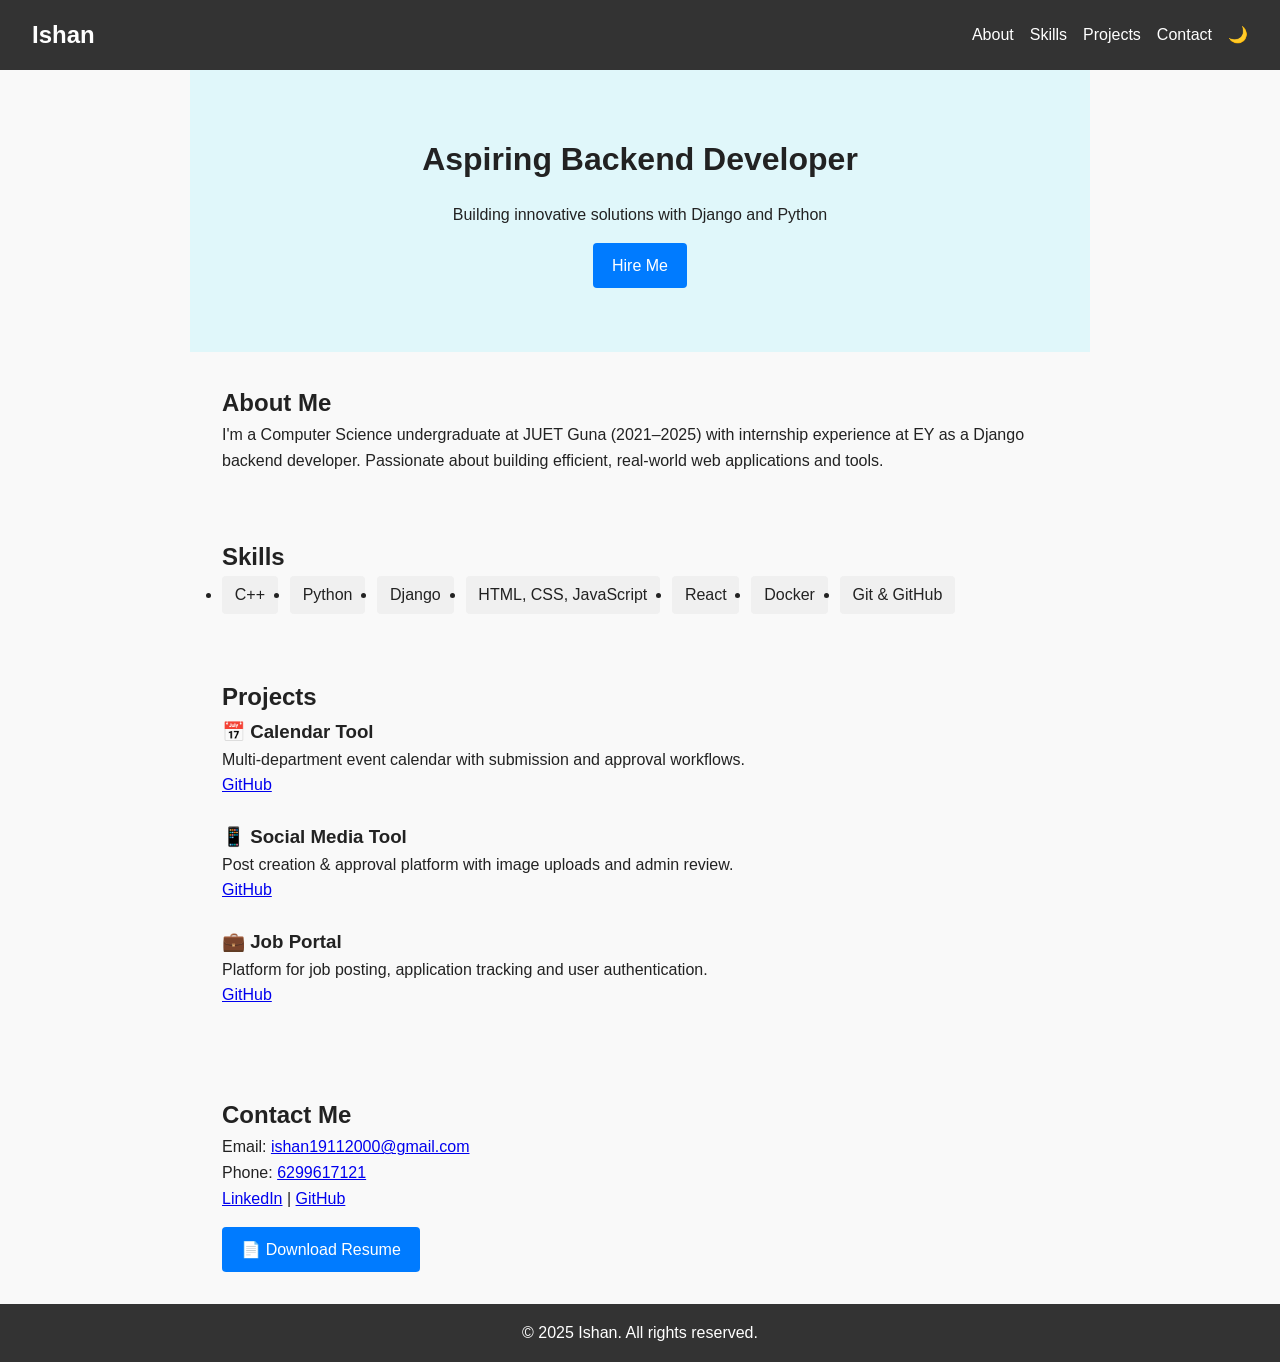
==== index.html @ 27ccd868 "Rename Portfolio.html to index.html" ====
<!DOCTYPE html>
<html lang="en">
<head>
  <meta charset="UTF-8" />
  <meta name="viewport" content="width=device-width, initial-scale=1.0" />
  <title>Ishan | Portfolio</title>
  <link rel="stylesheet" href="style.css" />
</head>
<body>
  <header>
    <nav>
      <h1>Ishan</h1>
      <ul>
        <li><a href="#about">About</a></li>
        <li><a href="#skills">Skills</a></li>
        <li><a href="#projects">Projects</a></li>
        <li><a href="#contact">Contact</a></li>
        <li><button id="toggle-dark">🌙</button></li>
      </ul>
    </nav>
  </header>

  <section class="hero">
    <h2>Aspiring Backend Developer</h2>
    <p>Building innovative solutions with Django and Python</p>
    <a href="#contact" class="btn">Hire Me</a>
  </section>

  <section id="about">
    <h2>About Me</h2>
    <p>
      I'm a Computer Science undergraduate at JUET Guna (2021–2025) with internship experience at EY as a Django backend developer. Passionate about building efficient, real-world web applications and tools.
    </p>
  </section>

  <section id="skills">
    <h2>Skills</h2>
    <ul class="skills">
      <li>C++</li>
      <li>Python</li>
      <li>Django</li>
      <li>HTML, CSS, JavaScript</li>
      <li>React</li>
      <li>Docker</li>
      <li>Git & GitHub</li>
    </ul>
  </section>

  <section id="projects">
    <h2>Projects</h2>
    <div class="project">
      <h3>📅 Calendar Tool</h3>
      <p>Multi-department event calendar with submission and approval workflows.</p>
      <a href="https://github.com/ishan1915/Event_approval" target="_blank">GitHub</a>
    </div>
    <div class="project">
      <h3>📱 Social Media Tool</h3>
      <p>Post creation & approval platform with image uploads and admin review.</p>
      <a href="https://github.com/ishan1915/social_mediatool" target="_blank">GitHub</a>
    </div>
    <div class="project">
      <h3>💼 Job Portal</h3>
      <p>Platform for job posting, application tracking and user authentication.</p>
      <a href="https://github.com/ishan1915/Job_portal" target="_blank">GitHub</a>
    </div>
  </section>

  <section id="contact">
    <h2>Contact Me</h2>
    <p>Email: <a href="mailto:ishan19112000@gmail.com">ishan19112000@gmail.com</a></p>
    <p>Phone: <a href="tel:6299617121">6299617121</a></p>
    <p>
      <a href="https://www.linkedin.com/in/ishan-a2943a22a/" target="_blank">LinkedIn</a> |
      <a href="https://github.com/ishan1915" target="_blank">GitHub</a>
    </p>
    <a href="Ishan_Resume.pdf" class="btn" download>📄 Download Resume</a>
  </section>

  <footer>
    <p>&copy; 2025 Ishan. All rights reserved.</p>
  </footer>

  <script src="script.js"></script>
</body>
</html>
---- style.css ----
* {
  margin: 0;
  padding: 0;
  box-sizing: border-box;
}

body {
  font-family: 'Segoe UI', sans-serif;
  background-color: #f9f9f9;
  color: #222;
  line-height: 1.6;
  transition: background 0.3s, color 0.3s;
}

header {
  background: #333;
  color: #fff;
  padding: 1rem 2rem;
}

nav {
  display: flex;
  justify-content: space-between;
  align-items: center;
}

nav h1 {
  font-size: 1.5rem;
}

nav ul {
  list-style: none;
  display: flex;
  gap: 1rem;
}

nav ul li a,
nav ul li button {
  color: #fff;
  text-decoration: none;
  background: none;
  border: none;
  cursor: pointer;
  font-size: 1rem;
}

.hero {
  text-align: center;
  padding: 4rem 2rem;
  background: #e0f7fa;
}

.hero h2 {
  font-size: 2rem;
  margin-bottom: 1rem;
}

.btn {
  display: inline-block;
  margin-top: 1rem;
  background: #007BFF;
  color: white;
  padding: 0.6rem 1.2rem;
  border-radius: 4px;
  text-decoration: none;
}

section {
  padding: 2rem;
  max-width: 900px;
  margin: auto;
}

.skills {
  display: flex;
  flex-wrap: wrap;
  gap: 0.75rem;
}

.skills li {
  background: #f0f0f0;
  padding: 0.4rem 0.8rem;
  border-radius: 4px;
}

.project {
  margin-bottom: 1.5rem;
}

footer {
  text-align: center;
  padding: 1rem;
  background: #333;
  color: white;
}

/* Dark mode */
body.dark {
  background: #121212;
  color: #f0f0f0;
}

body.dark header,
body.dark footer {
  background: #1e1e1e;
}

body.dark .btn {
  background: #03dac6;
}

body.dark .skills li {
  background: #2a2a2a;
}
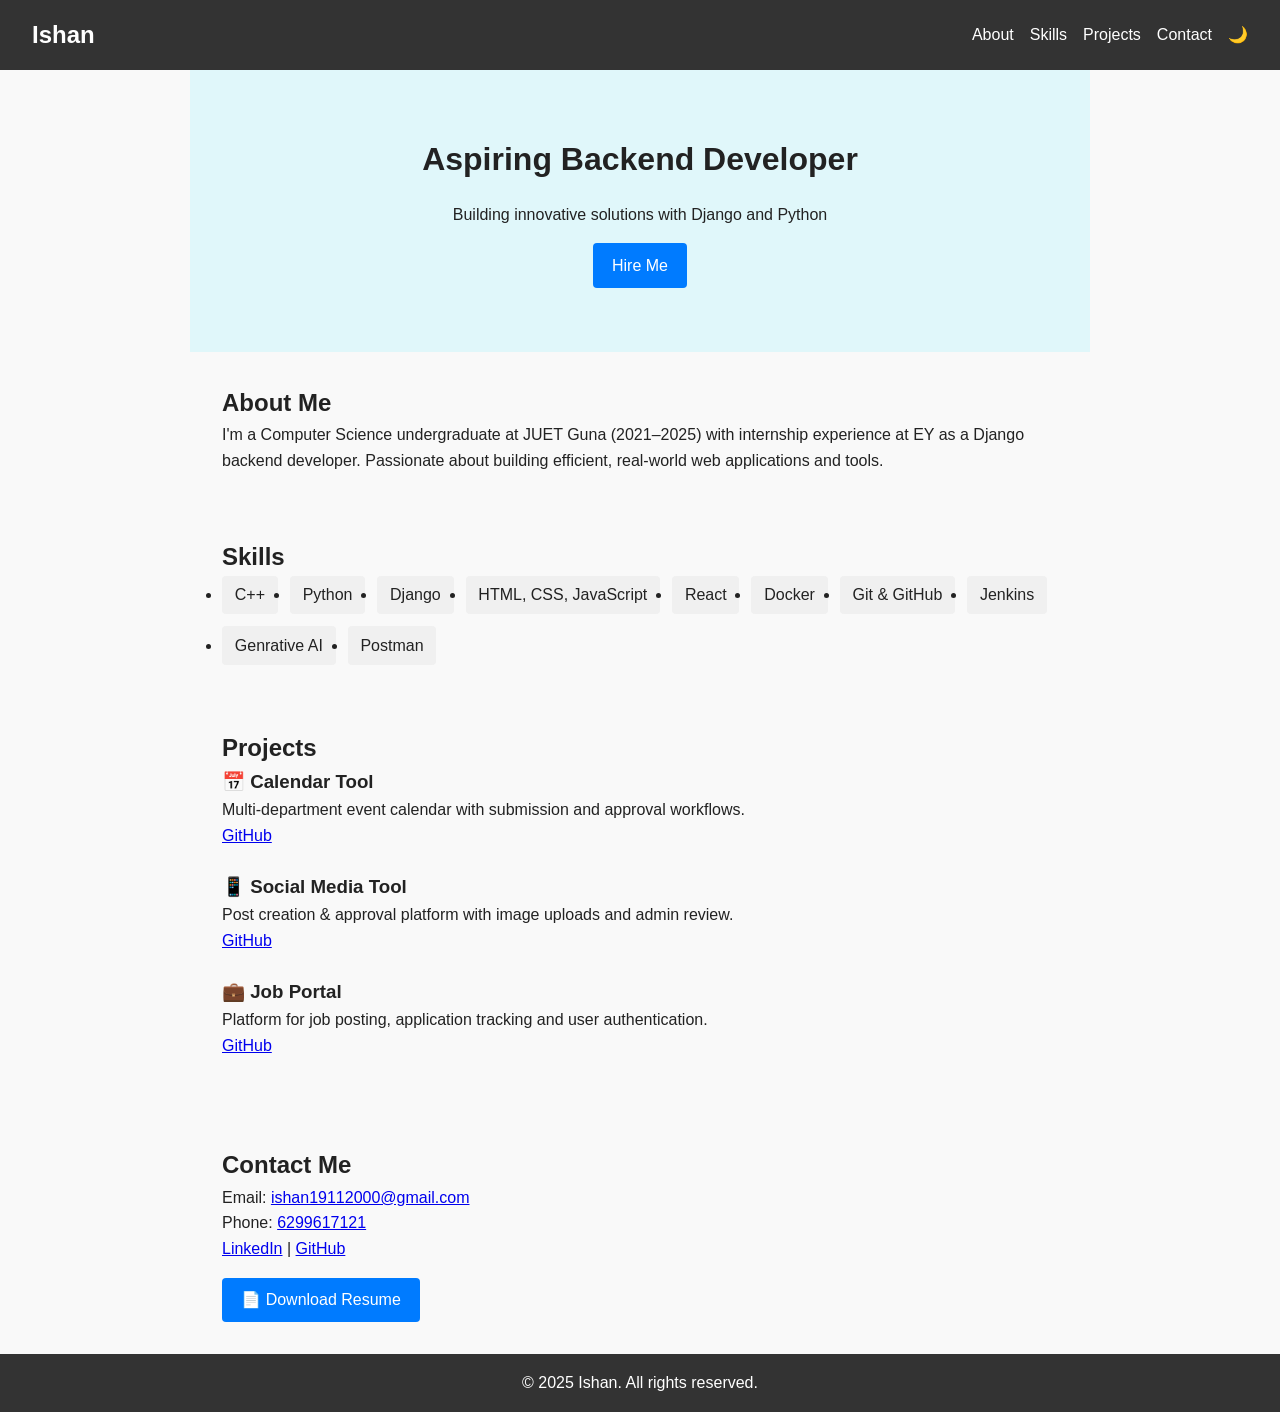
==== commit fb4c1e9c: "Update index.html" ====
--- a/index.html
+++ b/index.html
@@ -43,6 +43,9 @@
       <li>React</li>
       <li>Docker</li>
       <li>Git & GitHub</li>
+      <li>Jenkins</li>
+      <li>Genrative AI</li>
+      <li>Postman</li>
     </ul>
   </section>
 
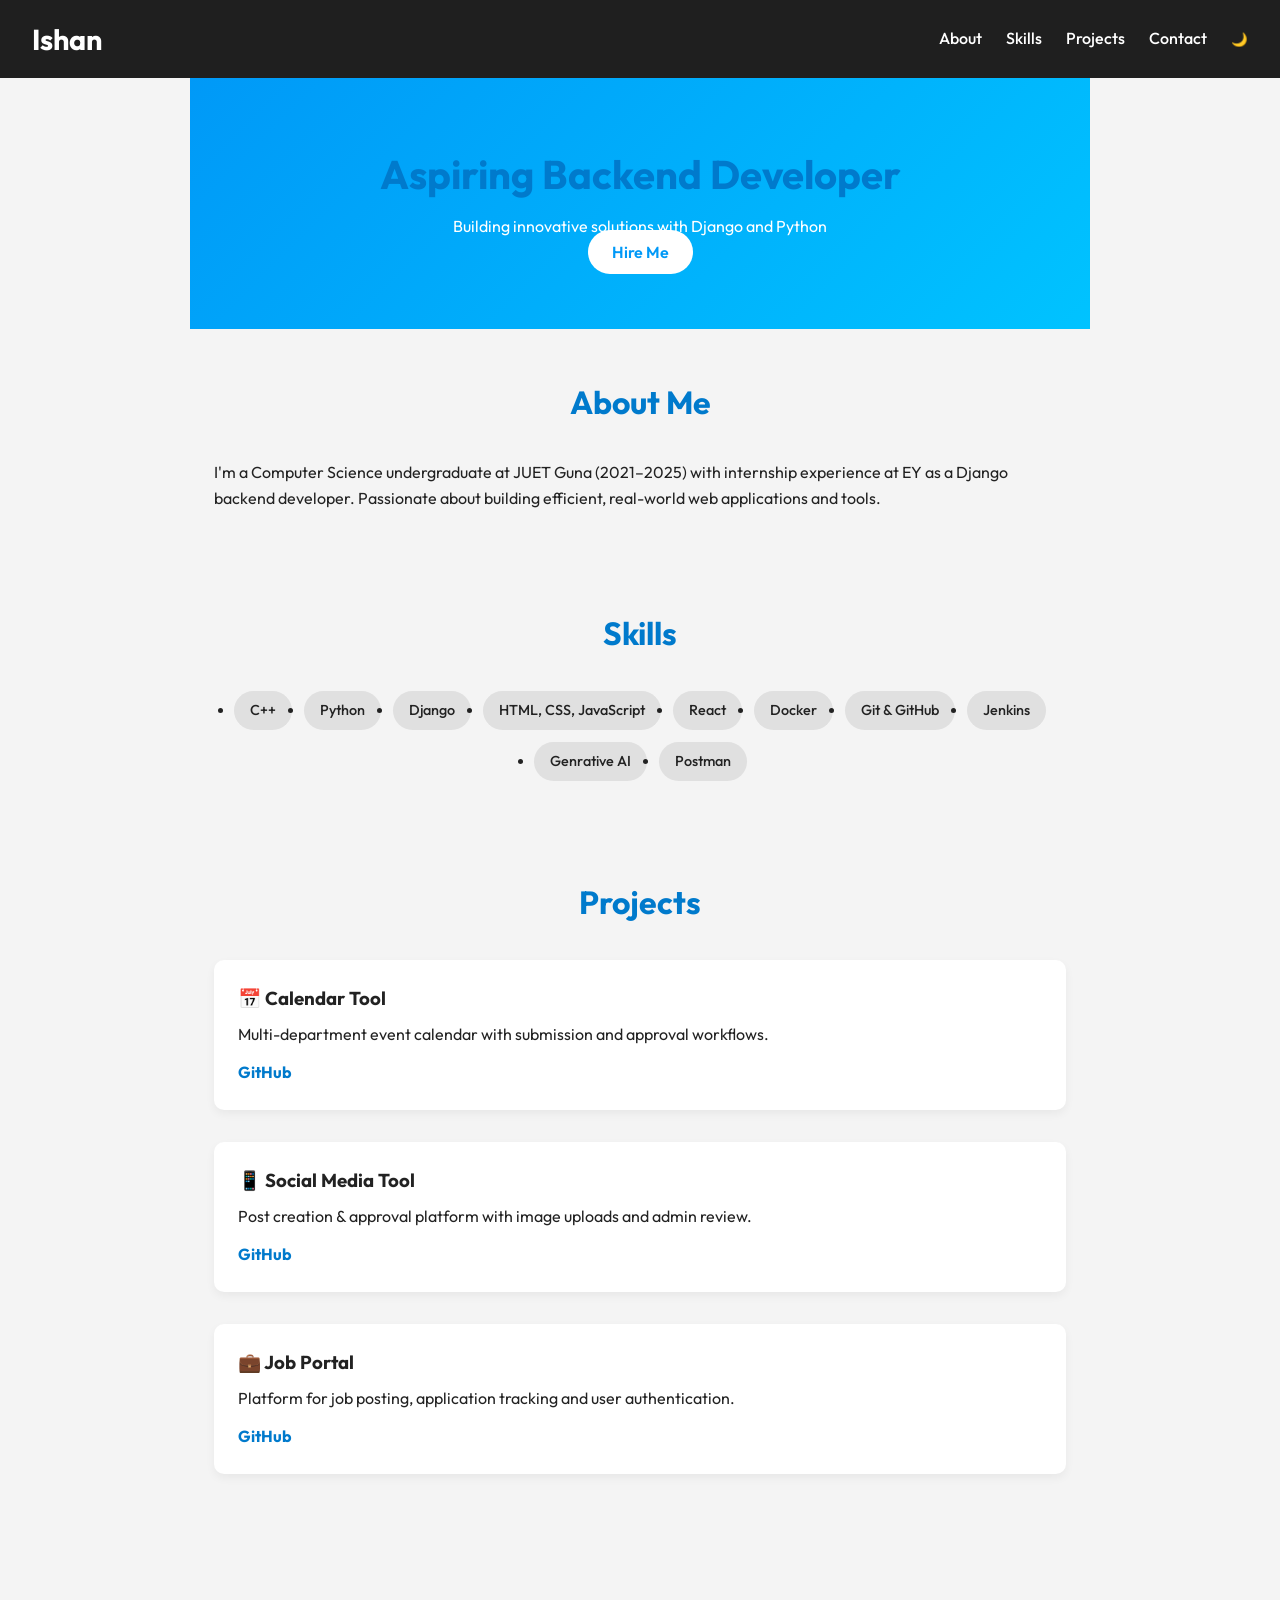
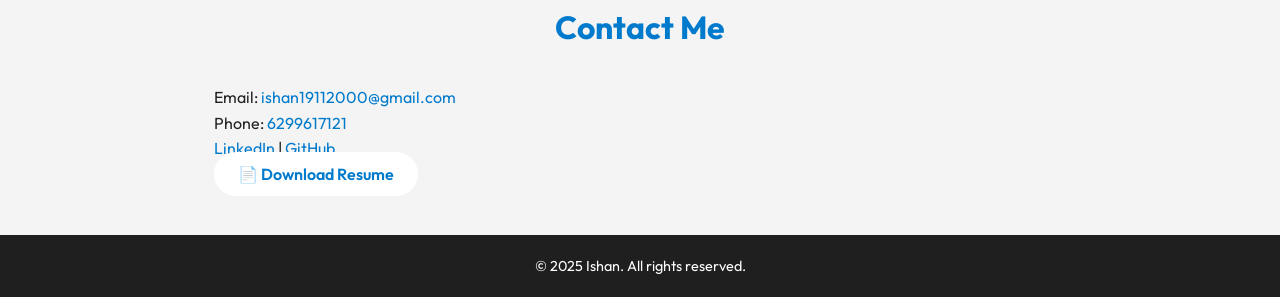
==== commit 5cab0a15: "Update index.html" ====
--- a/index.html
+++ b/index.html
@@ -5,6 +5,9 @@
   <meta name="viewport" content="width=device-width, initial-scale=1.0" />
   <title>Ishan | Portfolio</title>
   <link rel="stylesheet" href="style.css" />
+  <link rel="preconnect" href="https://fonts.googleapis.com">
+  <link rel="preconnect" href="https://fonts.gstatic.com" crossorigin>
+  <link href="https://fonts.googleapis.com/css2?family=Outfit:wght@400;600;700&display=swap" rel="stylesheet">
 </head>
 <body>
   <header>
--- a/style.css
+++ b/style.css
@@ -1,3 +1,4 @@
+/* General Reset */
 * {
   margin: 0;
   padding: 0;
@@ -5,17 +6,20 @@
 }
 
 body {
-  font-family: 'Segoe UI', sans-serif;
-  background-color: #f9f9f9;
+  font-family: 'Outfit', sans-serif;
+  background-color: #f4f4f4;
   color: #222;
+  transition: background 0.4s ease, color 0.4s ease;
   line-height: 1.6;
-  transition: background 0.3s, color 0.3s;
 }
 
 header {
-  background: #333;
+  background: #1f1f1f;
   color: #fff;
   padding: 1rem 2rem;
+  position: sticky;
+  top: 0;
+  z-index: 1000;
 }
 
 nav {
@@ -25,90 +29,174 @@
 }
 
 nav h1 {
-  font-size: 1.5rem;
+  font-size: 1.8rem;
 }
 
 nav ul {
+  display: flex;
   list-style: none;
-  display: flex;
-  gap: 1rem;
+  gap: 1.5rem;
 }
 
 nav ul li a,
 nav ul li button {
   color: #fff;
-  text-decoration: none;
   background: none;
   border: none;
+  text-decoration: none;
+  font-weight: 500;
   cursor: pointer;
-  font-size: 1rem;
-}
-
+  transition: color 0.3s;
+}
+
+nav ul li a:hover {
+  color: #00bcd4;
+}
+
+/* Hero Section */
 .hero {
   text-align: center;
   padding: 4rem 2rem;
+  background: linear-gradient(135deg, #0099f7, #00c3ff);
+  color: white;
+}
+
+.hero h2 {
+  font-size: 2.5rem;
+  margin-bottom: 0.5rem;
+}
+
+.subtitle {
+  font-size: 1.2rem;
+  opacity: 0.95;
+  margin-bottom: 1.2rem;
+}
+
+.btn {
+  background: #ffffff;
+  color: #0099f7;
+  padding: 0.75rem 1.5rem;
+  border-radius: 30px;
+  text-decoration: none;
+  font-weight: 600;
+  transition: all 0.3s ease;
+}
+
+.btn:hover {
   background: #e0f7fa;
 }
 
-.hero h2 {
-  font-size: 2rem;
-  margin-bottom: 1rem;
-}
-
-.btn {
-  display: inline-block;
-  margin-top: 1rem;
-  background: #007BFF;
-  color: white;
-  padding: 0.6rem 1.2rem;
-  border-radius: 4px;
-  text-decoration: none;
-}
-
+/* Sections */
 section {
-  padding: 2rem;
+  padding: 3rem 1.5rem;
   max-width: 900px;
   margin: auto;
 }
 
+h2 {
+  text-align: center;
+  margin-bottom: 2rem;
+  font-size: 2rem;
+  color: #007acc;
+}
+
+/* Skills */
 .skills {
   display: flex;
   flex-wrap: wrap;
   gap: 0.75rem;
+  justify-content: center;
 }
 
 .skills li {
-  background: #f0f0f0;
-  padding: 0.4rem 0.8rem;
-  border-radius: 4px;
-}
-
+  background: #e0e0e0;
+  padding: 0.5rem 1rem;
+  border-radius: 25px;
+  font-size: 0.9rem;
+  font-weight: 500;
+}
+
+/* Projects */
 .project {
-  margin-bottom: 1.5rem;
-}
-
+  background: #ffffff;
+  padding: 1.5rem;
+  margin-bottom: 2rem;
+  border-radius: 10px;
+  box-shadow: 0 4px 10px rgba(0,0,0,0.05);
+}
+
+.project h3 {
+  margin-bottom: 0.5rem;
+  color: #222;
+}
+
+.project p {
+  margin-bottom: 0.8rem;
+}
+
+.project a {
+  color: #007acc;
+  text-decoration: none;
+  font-weight: bold;
+}
+
+.project a:hover {
+  text-decoration: underline;
+}
+
+/* Contact */
+#contact a {
+  color: #007acc;
+  text-decoration: none;
+}
+
+#contact a:hover {
+  text-decoration: underline;
+}
+
+/* Footer */
 footer {
+  background: #1f1f1f;
+  color: white;
   text-align: center;
-  padding: 1rem;
-  background: #333;
-  color: white;
-}
-
-/* Dark mode */
+  padding: 1.2rem;
+  font-size: 0.9rem;
+}
+
+/* Dark Mode */
 body.dark {
   background: #121212;
-  color: #f0f0f0;
+  color: #e0e0e0;
 }
 
 body.dark header,
 body.dark footer {
+  background: #181818;
+}
+
+body.dark nav ul li a {
+  color: #eee;
+}
+
+body.dark .hero {
+  background: linear-gradient(135deg, #3a3a3a, #2c2c2c);
+  color: #fff;
+}
+
+body.dark .btn {
+  background: #333;
+  color: #fff;
+}
+
+body.dark .skills li {
+  background: #333;
+}
+
+body.dark .project {
   background: #1e1e1e;
-}
-
-body.dark .btn {
-  background: #03dac6;
-}
-
-body.dark .skills li {
-  background: #2a2a2a;
-}
+  color: #ddd;
+}
+
+body.dark .project a {
+  color: #00e5ff;
+}
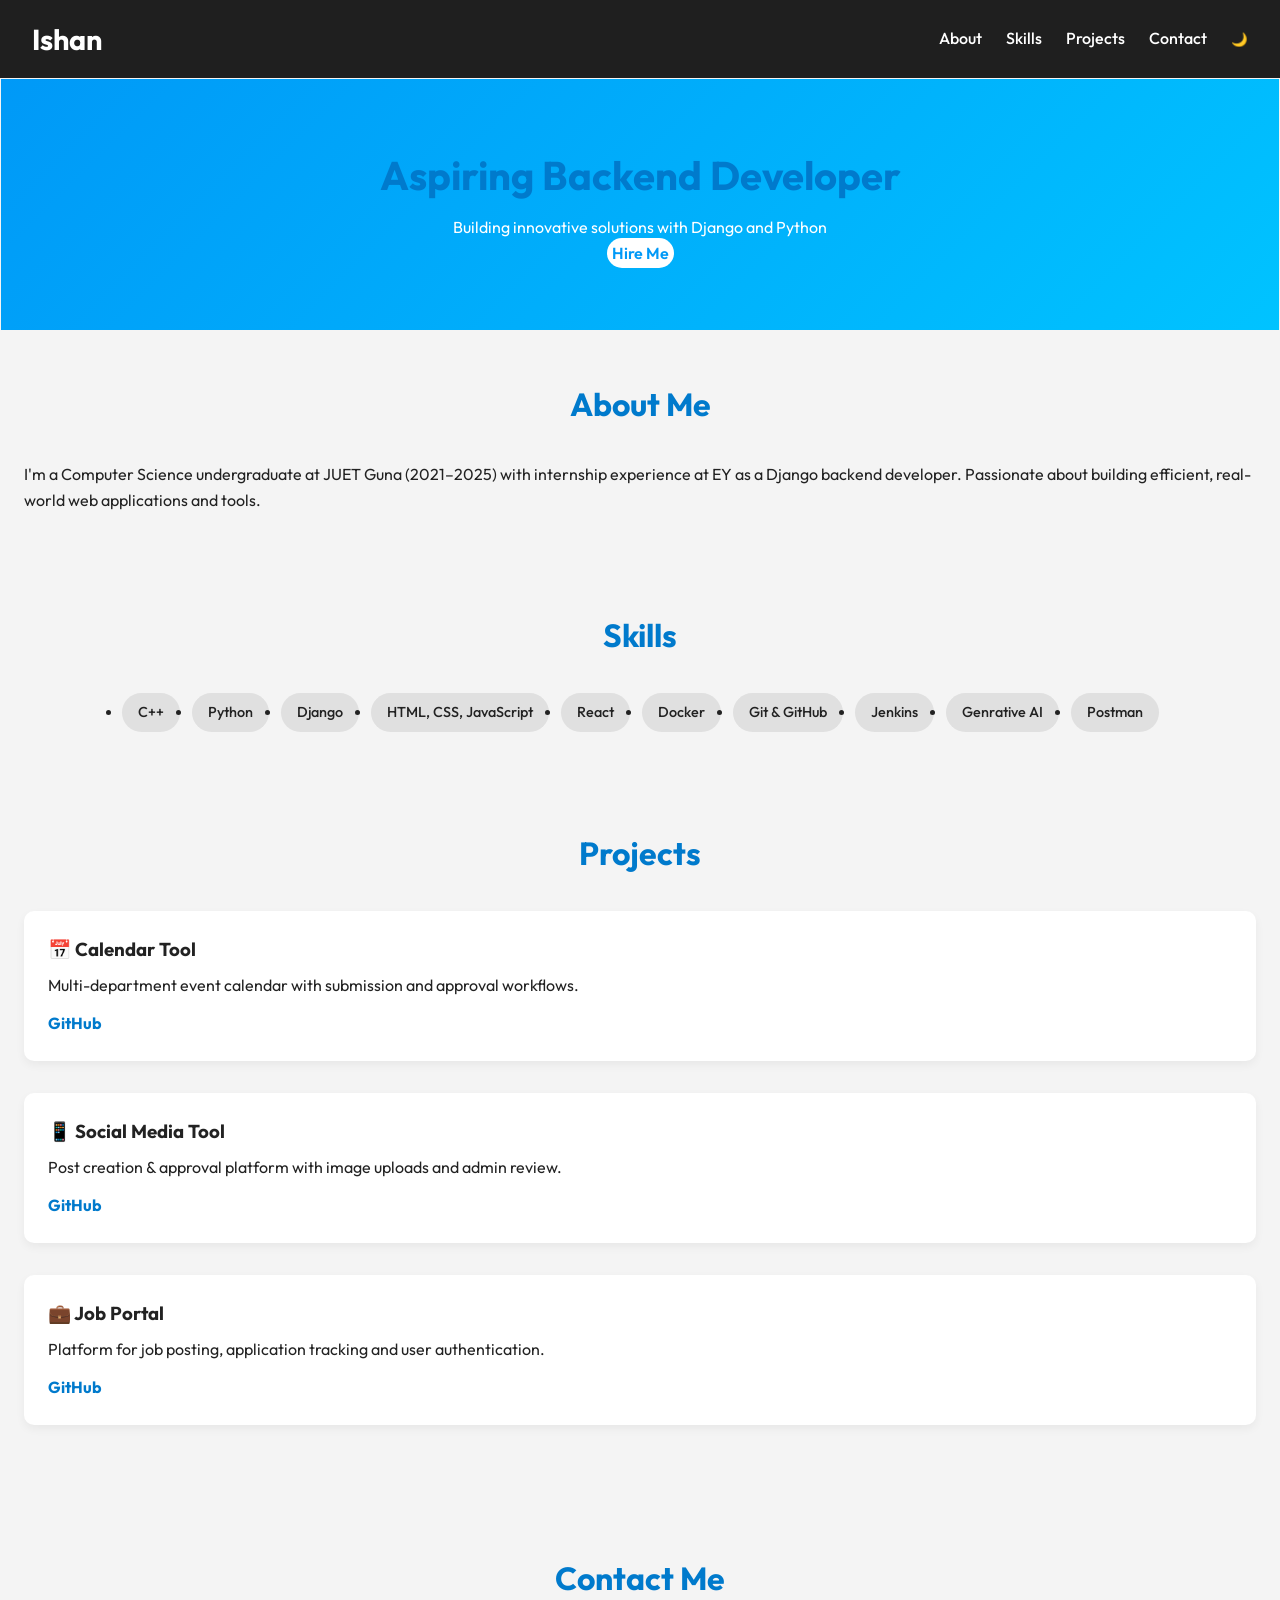
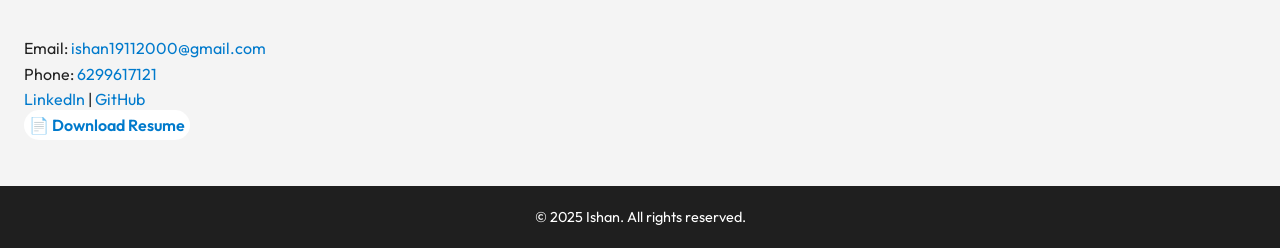
==== commit 471f3b64: "Update index.html" ====
--- a/index.html
+++ b/index.html
@@ -26,7 +26,7 @@
   <section class="hero">
     <h2>Aspiring Backend Developer</h2>
     <p>Building innovative solutions with Django and Python</p>
-    <a href="#contact" class="btn">Hire Me</a>
+    <a href="https://ishan1915.github.io/Resume/" class="btn">Hire Me</a>
   </section>
 
   <section id="about">
--- a/style.css
+++ b/style.css
@@ -57,6 +57,7 @@
 .hero {
   text-align: center;
   padding: 4rem 2rem;
+  margin:1px;
   background: linear-gradient(135deg, #0099f7, #00c3ff);
   color: white;
 }
@@ -75,7 +76,7 @@
 .btn {
   background: #ffffff;
   color: #0099f7;
-  padding: 0.75rem 1.5rem;
+  padding: 5px;
   border-radius: 30px;
   text-decoration: none;
   font-weight: 600;
@@ -89,7 +90,7 @@
 /* Sections */
 section {
   padding: 3rem 1.5rem;
-  max-width: 900px;
+  max-width: 9000px;
   margin: auto;
 }
 
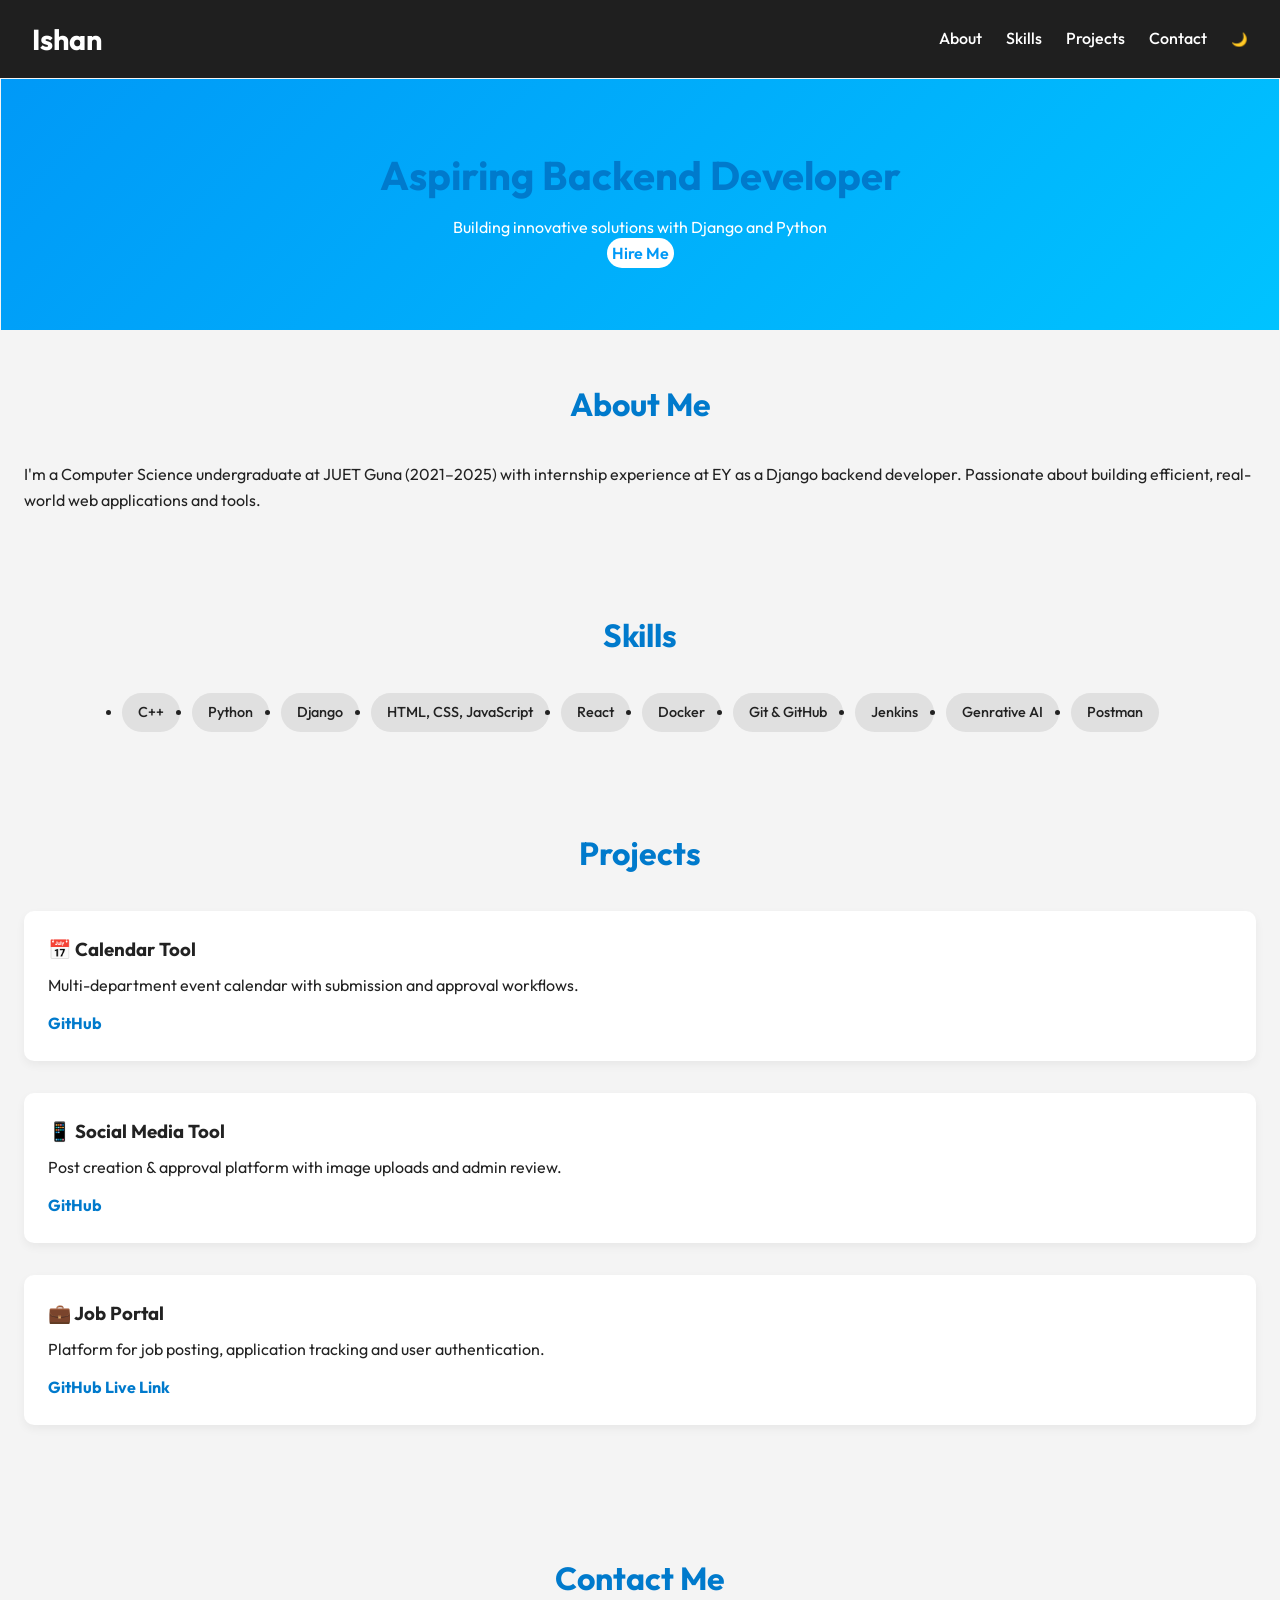
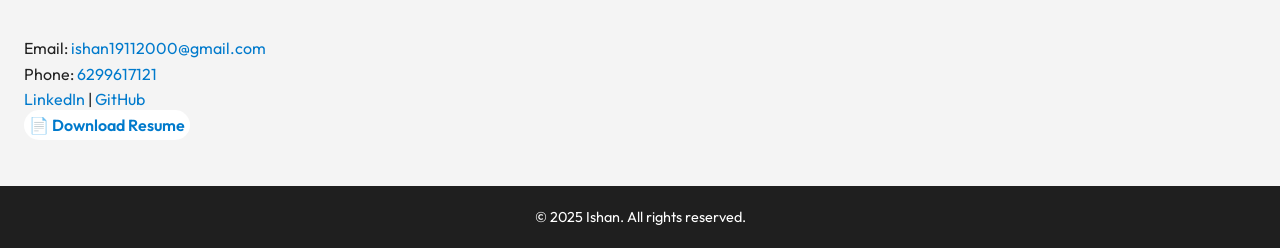
==== commit 64b8e13c: "Update index.html" ====
--- a/index.html
+++ b/index.html
@@ -68,6 +68,8 @@
       <h3>💼 Job Portal</h3>
       <p>Platform for job posting, application tracking and user authentication.</p>
       <a href="https://github.com/ishan1915/Job_portal" target="_blank">GitHub</a>
+      <a href="https://job-portal-m5t9.onrender.com/jobapp/" target="_blank">Live Link</a>
+
     </div>
   </section>
 
